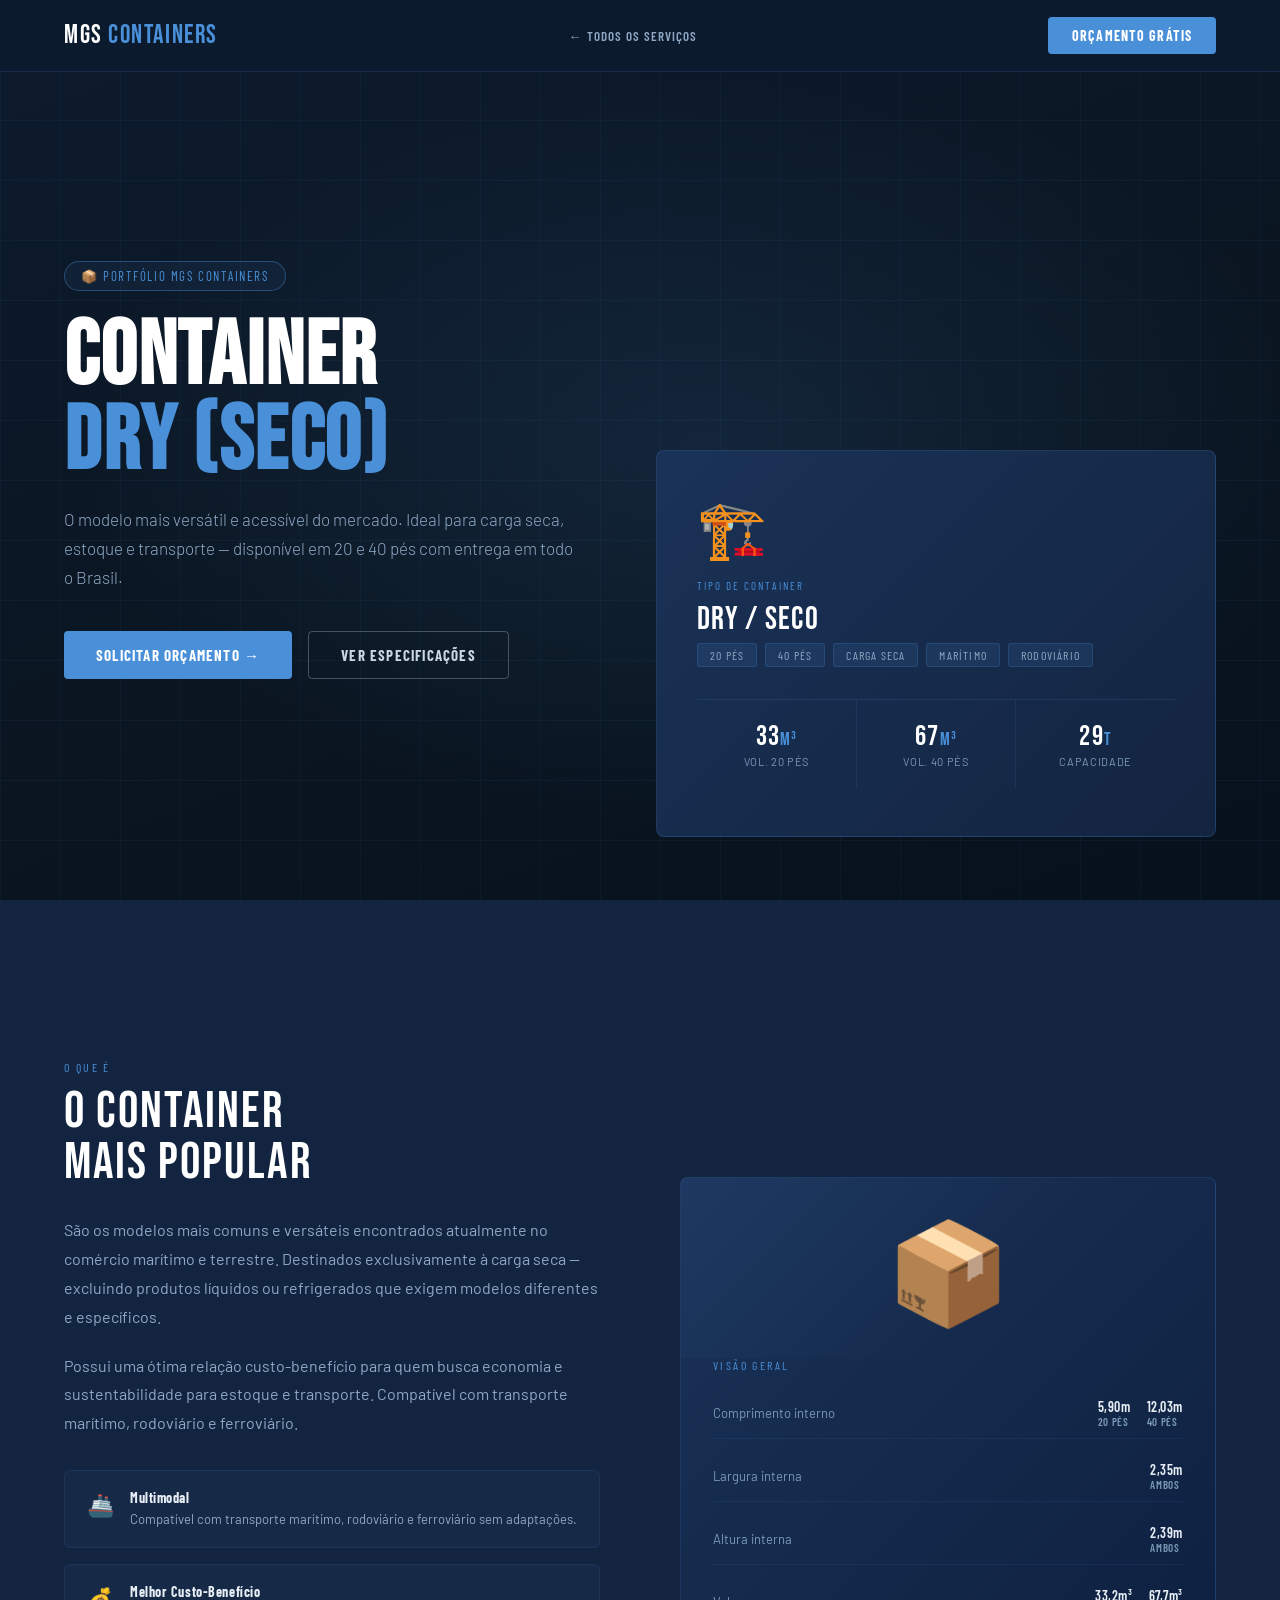
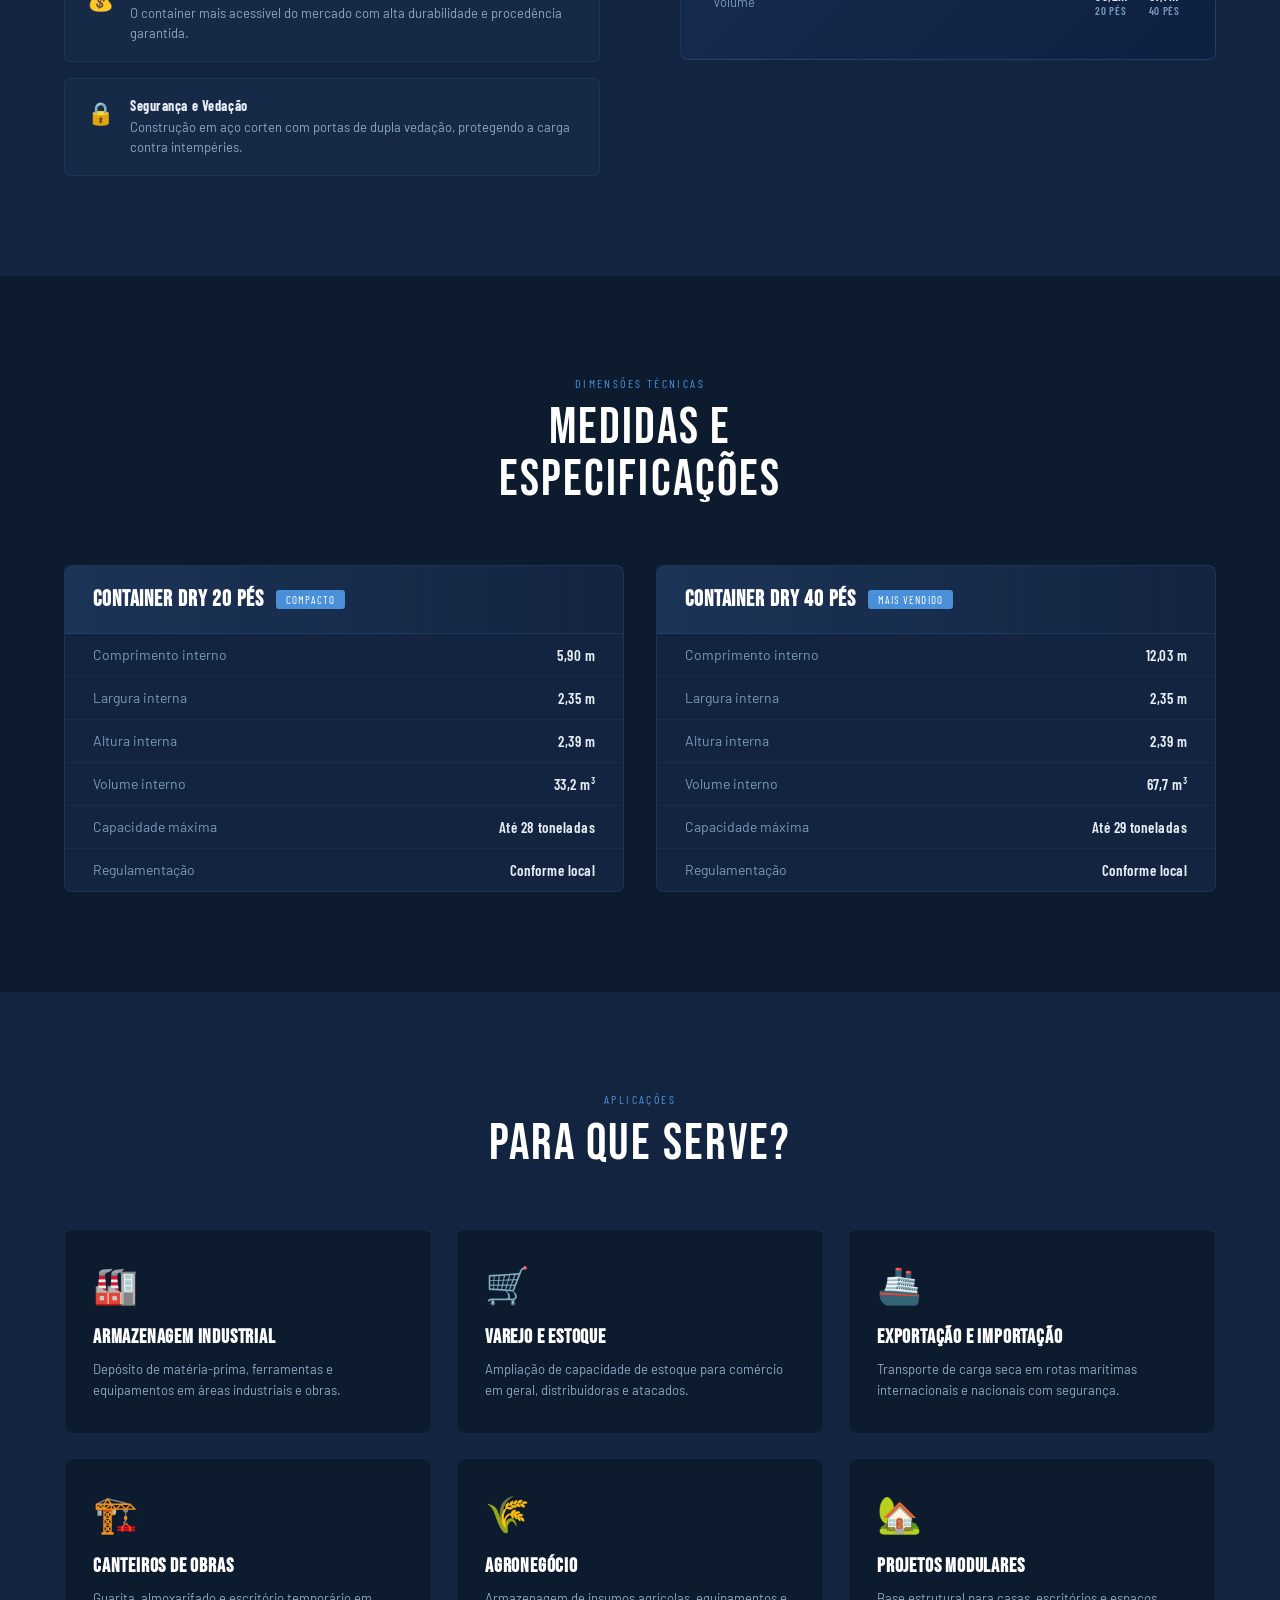
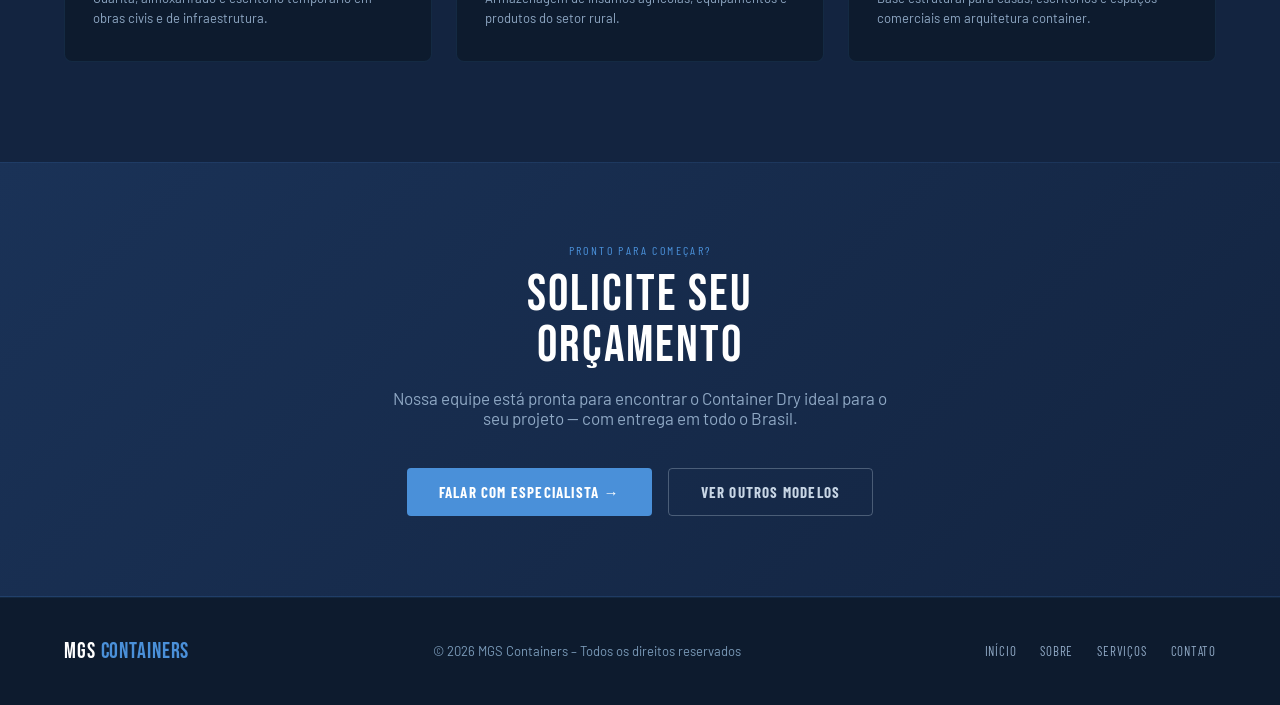
==== dry.html @ ef04d8a3 "colocando novos container" ====
<!DOCTYPE html>
<html lang="pt-BR">
<head>
  <meta charset="UTF-8">
  <meta name="viewport" content="width=device-width, initial-scale=1.0">
  <title>Container Dry (Seco) – MGS Containers</title>
  <link rel="preconnect" href="https://fonts.googleapis.com">
  <link href="https://fonts.googleapis.com/css2?family=Bebas+Neue&family=Barlow:wght@300;400;500;600;700&family=Barlow+Condensed:wght@400;600;700&display=swap" rel="stylesheet">
  <style>
    *, *::before, *::after { box-sizing: border-box; margin: 0; padding: 0; }
    :root {
      --navy: #0d1b2e; --navy-mid: #132440; --navy-light: #1a3257;
      --silver: #c8d6e5; --silver-bright: #e8eef5; --steel: #8fa8c4;
      --accent: #4a90d9; --accent-glow: #4a90d930; --white: #ffffff; --text-muted: #7a9ab8;
    }
    html { scroll-behavior: smooth; }
    body { font-family: 'Barlow', sans-serif; background: var(--navy); color: var(--silver-bright); overflow-x: hidden; }
    ::-webkit-scrollbar { width: 6px; }
    ::-webkit-scrollbar-track { background: var(--navy); }
    ::-webkit-scrollbar-thumb { background: var(--accent); border-radius: 3px; }

    /* NAV */
    nav {
      position: fixed; top: 0; left: 0; right: 0; z-index: 100;
      display: flex; align-items: center; justify-content: space-between;
      padding: 0 5%; height: 72px;
      background: rgba(13,27,46,0.95); backdrop-filter: blur(14px);
      border-bottom: 1px solid rgba(74,144,217,0.15);
    }
    .nav-logo { font-family: 'Bebas Neue', sans-serif; font-size: 26px; color: var(--white); text-decoration: none; letter-spacing: .06em; }
    .nav-logo span { color: var(--accent); }
    .nav-back {
      display: flex; align-items: center; gap: 8px;
      font-family: 'Barlow Condensed', sans-serif; font-size: 13px;
      font-weight: 600; letter-spacing: .08em; text-transform: uppercase;
      color: var(--steel); text-decoration: none; transition: color .25s;
    }
    .nav-back:hover { color: var(--accent); }
    .nav-cta {
      padding: 10px 24px; border-radius: 4px; background: var(--accent); color: var(--white);
      font-family: 'Barlow Condensed', sans-serif; font-weight: 700; font-size: 14px;
      letter-spacing: .08em; text-transform: uppercase; text-decoration: none; transition: all .25s;
    }
    .nav-cta:hover { background: #5aa0e8; box-shadow: 0 0 20px var(--accent-glow); }

    /* HERO */
    .hero {
      min-height: 100vh; display: flex; align-items: center;
      position: relative; overflow: hidden; padding: 120px 5% 80px;
    }
    .hero-bg {
      position: absolute; inset: 0;
      background: radial-gradient(ellipse 70% 60% at 55% 50%, rgba(74,144,217,0.13) 0%, transparent 70%),
                  linear-gradient(160deg, #0d1b2e 0%, #0a1520 60%, #06111d 100%);
    }
    .hero-bg::before {
      content: ''; position: absolute; inset: 0;
      background-image: linear-gradient(rgba(74,144,217,0.06) 1px, transparent 1px),
                        linear-gradient(90deg, rgba(74,144,217,0.06) 1px, transparent 1px);
      background-size: 60px 60px; animation: gridMove 20s linear infinite;
    }
    @keyframes gridMove { 0% { background-position: 0 0; } 100% { background-position: 60px 60px; } }
    @keyframes fadeUp { from { opacity: 0; transform: translateY(28px); } to { opacity: 1; transform: none; } }

    .hero-content { position: relative; z-index: 2; max-width: 660px; animation: fadeUp .8s ease both; }
    .hero-badge {
      display: inline-flex; align-items: center; gap: 8px;
      padding: 6px 16px; border: 1px solid rgba(74,144,217,0.4); border-radius: 20px;
      font-family: 'Barlow Condensed', sans-serif; font-size: 13px; letter-spacing: .12em;
      text-transform: uppercase; color: var(--accent); margin-bottom: 24px;
      background: rgba(74,144,217,0.08);
    }
    .hero h1 {
      font-family: 'Bebas Neue', sans-serif; font-size: clamp(52px, 7vw, 90px);
      line-height: .95; color: var(--white); letter-spacing: .02em; margin-bottom: 20px;
    }
    .hero h1 span { color: var(--accent); }
    .hero-sub { font-size: 17px; font-weight: 300; color: var(--steel); line-height: 1.7; max-width: 520px; margin-bottom: 40px; }
    .hero-actions { display: flex; gap: 16px; flex-wrap: wrap; }
    .btn-primary {
      padding: 14px 32px; border-radius: 4px; background: var(--accent); color: var(--white);
      font-family: 'Barlow Condensed', sans-serif; font-weight: 700; font-size: 15px;
      letter-spacing: .08em; text-transform: uppercase; text-decoration: none;
      transition: all .25s; border: none; cursor: pointer; display: inline-flex; align-items: center; gap: 8px;
    }
    .btn-primary:hover { background: #5aa0e8; transform: translateY(-2px); box-shadow: 0 8px 24px rgba(74,144,217,0.35); }
    .btn-outline {
      padding: 14px 32px; border-radius: 4px; border: 1px solid rgba(200,214,229,0.3);
      color: var(--silver); font-family: 'Barlow Condensed', sans-serif;
      font-weight: 700; font-size: 15px; letter-spacing: .08em; text-transform: uppercase;
      text-decoration: none; transition: all .25s; background: transparent; cursor: pointer;
      display: inline-flex; align-items: center; gap: 8px;
    }
    .btn-outline:hover { border-color: var(--accent); color: var(--white); }

    .hero-visual {
      position: absolute; right: 5%; top: 50%; transform: translateY(-50%);
      width: 44%; max-width: 560px; z-index: 2;
      animation: fadeUp .9s .2s ease both;
    }
    .hero-visual-box {
      background: linear-gradient(135deg, var(--navy-light) 0%, var(--navy-mid) 100%);
      border: 1px solid rgba(74,144,217,0.2); border-radius: 8px;
      padding: 48px 40px; display: flex; flex-direction: column; gap: 24px;
    }
    .visual-icon { font-size: 56px; line-height: 1; }
    .visual-label {
      font-family: 'Barlow Condensed', sans-serif; font-size: 11px;
      letter-spacing: .18em; text-transform: uppercase; color: var(--accent); margin-bottom: 8px;
    }
    .visual-title { font-family: 'Bebas Neue', sans-serif; font-size: 32px; color: var(--white); letter-spacing: .04em; }
    .visual-tags { display: flex; gap: 8px; flex-wrap: wrap; margin-top: 4px; }
    .tag {
      padding: 4px 12px; border-radius: 3px; background: rgba(74,144,217,0.12);
      border: 1px solid rgba(74,144,217,0.2); font-family: 'Barlow Condensed', sans-serif;
      font-size: 12px; letter-spacing: .1em; text-transform: uppercase; color: var(--steel);
    }
    .hero-stats {
      display: flex; gap: 0; border-top: 1px solid rgba(74,144,217,0.15); margin-top: 8px;
    }
    .h-stat { flex: 1; padding: 20px 0; text-align: center; border-right: 1px solid rgba(74,144,217,0.12); }
    .h-stat:last-child { border-right: none; }
    .h-stat-num { font-family: 'Bebas Neue', sans-serif; font-size: 28px; color: var(--white); letter-spacing: .04em; }
    .h-stat-num span { color: var(--accent); font-size: 18px; }
    .h-stat-label { font-size: 11px; color: var(--text-muted); letter-spacing: .06em; text-transform: uppercase; margin-top: 2px; }

    /* SECTION COMMON */
    section { padding: 100px 5%; }
    .section-label {
      font-family: 'Barlow Condensed', sans-serif; font-size: 12px;
      letter-spacing: .2em; text-transform: uppercase; color: var(--accent); margin-bottom: 12px;
    }
    .section-title { font-family: 'Bebas Neue', sans-serif; font-size: clamp(36px, 4vw, 56px); color: var(--white); letter-spacing: .04em; line-height: 1; }

    /* OVERVIEW */
    .overview { background: var(--navy-mid); }
    .overview-grid { display: grid; grid-template-columns: 1fr 1fr; gap: 80px; align-items: center; margin-top: 60px; }
    .overview-text p { font-size: 16px; color: var(--steel); line-height: 1.8; margin-bottom: 20px; }
    .overview-features { display: flex; flex-direction: column; gap: 16px; margin-top: 32px; }
    .feat {
      display: flex; gap: 16px; align-items: flex-start;
      background: rgba(74,144,217,0.05); border: 1px solid rgba(74,144,217,0.12);
      border-radius: 6px; padding: 18px 22px;
    }
    .feat-icon { font-size: 22px; flex-shrink: 0; margin-top: 2px; }
    .feat strong { display: block; color: var(--silver-bright); font-size: 14px; margin-bottom: 4px; font-family: 'Barlow Condensed', sans-serif; letter-spacing: .04em; }
    .feat p { font-size: 13px; color: var(--steel); margin: 0; line-height: 1.5; }
    .overview-card {
      background: linear-gradient(135deg, var(--navy-light) 0%, #0e2040 100%);
      border: 1px solid rgba(74,144,217,0.2); border-radius: 8px;
      overflow: hidden; position: relative;
    }
    .overview-card-top {
      padding: 40px; display: flex; align-items: center; justify-content: center;
      font-size: 100px; line-height: 1;
      background: linear-gradient(135deg, rgba(74,144,217,0.08) 0%, transparent 60%);
    }
    .overview-card-body { padding: 0 32px 32px; }
    .card-specs-mini { display: flex; flex-direction: column; gap: 12px; }
    .spec-row {
      display: flex; justify-content: space-between; align-items: center;
      padding: 10px 0; border-bottom: 1px solid rgba(74,144,217,0.1);
    }
    .spec-row:last-child { border-bottom: none; }
    .spec-key { font-size: 13px; color: var(--text-muted); }
    .spec-vals { display: flex; gap: 16px; }
    .spec-val { font-family: 'Barlow Condensed', sans-serif; font-size: 14px; color: var(--silver-bright); font-weight: 600; letter-spacing: .04em; }
    .spec-val small { font-size: 11px; color: var(--text-muted); display: block; letter-spacing: .06em; text-transform: uppercase; }

    /* SPECS TABLE */
    .specs-section { background: var(--navy); }
    .specs-grid { display: grid; grid-template-columns: 1fr 1fr; gap: 32px; margin-top: 60px; }
    .spec-card {
      background: var(--navy-mid); border: 1px solid rgba(74,144,217,0.15); border-radius: 8px; overflow: hidden;
    }
    .spec-card-header {
      padding: 20px 28px; background: linear-gradient(90deg, rgba(74,144,217,0.15) 0%, transparent 100%);
      border-bottom: 1px solid rgba(74,144,217,0.15);
      display: flex; align-items: center; gap: 12px;
    }
    .spec-card-header h3 { font-family: 'Bebas Neue', sans-serif; font-size: 22px; color: var(--white); letter-spacing: .04em; }
    .spec-card-header .badge {
      padding: 3px 10px; border-radius: 3px; background: var(--accent);
      font-family: 'Barlow Condensed', sans-serif; font-size: 11px; letter-spacing: .1em;
      text-transform: uppercase; color: var(--white);
    }
    .spec-table { width: 100%; border-collapse: collapse; }
    .spec-table td { padding: 12px 28px; font-size: 14px; border-bottom: 1px solid rgba(74,144,217,0.08); }
    .spec-table td:first-child { color: var(--text-muted); }
    .spec-table td:last-child { color: var(--silver-bright); font-weight: 600; text-align: right; font-family: 'Barlow Condensed', sans-serif; font-size: 15px; letter-spacing: .03em; }
    .spec-table tr:last-child td { border-bottom: none; }
    .spec-table tr:hover td { background: rgba(74,144,217,0.04); }

    /* USES */
    .uses-section { background: var(--navy-mid); }
    .uses-grid { display: grid; grid-template-columns: repeat(3, 1fr); gap: 24px; margin-top: 60px; }
    .use-card {
      background: var(--navy); border: 1px solid rgba(74,144,217,0.12); border-radius: 8px;
      padding: 32px 28px; transition: all .3s; cursor: default;
    }
    .use-card:hover { border-color: rgba(74,144,217,0.35); transform: translateY(-4px); box-shadow: 0 12px 32px rgba(0,0,0,0.3); }
    .use-icon { font-size: 36px; margin-bottom: 18px; }
    .use-card h4 { font-family: 'Bebas Neue', sans-serif; font-size: 20px; color: var(--white); letter-spacing: .04em; margin-bottom: 10px; }
    .use-card p { font-size: 13px; color: var(--steel); line-height: 1.6; }

    /* CTA */
    .cta-section {
      background: linear-gradient(135deg, var(--navy-light) 0%, var(--navy-mid) 100%);
      border-top: 1px solid rgba(74,144,217,0.15); border-bottom: 1px solid rgba(74,144,217,0.15);
      padding: 80px 5%; text-align: center;
    }
    .cta-section .section-title { margin: 12px 0 16px; }
    .cta-section p { font-size: 17px; color: var(--steel); margin-bottom: 40px; max-width: 520px; margin-left: auto; margin-right: auto; }
    .cta-actions { display: flex; gap: 16px; justify-content: center; flex-wrap: wrap; }

    /* FOOTER */
    footer {
      background: var(--navy); padding: 40px 5%;
      display: flex; align-items: center; justify-content: space-between; flex-wrap: wrap; gap: 20px;
      border-top: 1px solid rgba(74,144,217,0.1);
    }
    .footer-brand { font-family: 'Bebas Neue', sans-serif; font-size: 22px; color: var(--white); letter-spacing: .04em; }
    .footer-brand span { color: var(--accent); }
    footer p { font-size: 13px; color: var(--text-muted); }
    .footer-links { display: flex; gap: 24px; }
    .footer-links a { font-family: 'Barlow Condensed', sans-serif; font-size: 13px; letter-spacing: .06em; text-transform: uppercase; color: var(--steel); text-decoration: none; transition: color .2s; }
    .footer-links a:hover { color: var(--accent); }

    @media (max-width: 900px) {
      .hero-visual { display: none; }
      .overview-grid, .specs-grid { grid-template-columns: 1fr; }
      .uses-grid { grid-template-columns: repeat(2, 1fr); }
    }
    @media (max-width: 540px) {
      .uses-grid { grid-template-columns: 1fr; }
      footer { flex-direction: column; text-align: center; }
      .footer-links { justify-content: center; }
    }
  </style>
</head>
<body>

  <nav>
    <a href="index.html" class="nav-logo">MGS <span>Containers</span></a>
    <a href="index.html#servicos" class="nav-back">← Todos os Serviços</a>
    <a href="index.html#contato" class="nav-cta">Orçamento Grátis</a>
  </nav>

  <!-- HERO -->
  <section class="hero">
    <div class="hero-bg"></div>
    <div class="hero-content">
      <div class="hero-badge">📦 Portfólio MGS Containers</div>
      <h1>Container<br><span>Dry (Seco)</span></h1>
      <p class="hero-sub">O modelo mais versátil e acessível do mercado. Ideal para carga seca, estoque e transporte — disponível em 20 e 40 pés com entrega em todo o Brasil.</p>
      <div class="hero-actions">
        <a href="index.html#contato" class="btn-primary">Solicitar Orçamento →</a>
        <a href="#specs" class="btn-outline">Ver Especificações</a>
      </div>
    </div>
    <div class="hero-visual">
      <div class="hero-visual-box">
        <div>
          <div class="visual-icon">🏗️</div>
        </div>
        <div>
          <div class="visual-label">Tipo de Container</div>
          <div class="visual-title">Dry / Seco</div>
          <div class="visual-tags">
            <span class="tag">20 pés</span>
            <span class="tag">40 pés</span>
            <span class="tag">Carga Seca</span>
            <span class="tag">Marítimo</span>
            <span class="tag">Rodoviário</span>
          </div>
        </div>
        <div class="hero-stats">
          <div class="h-stat">
            <div class="h-stat-num">33<span>m³</span></div>
            <div class="h-stat-label">Vol. 20 pés</div>
          </div>
          <div class="h-stat">
            <div class="h-stat-num">67<span>m³</span></div>
            <div class="h-stat-label">Vol. 40 pés</div>
          </div>
          <div class="h-stat">
            <div class="h-stat-num">29<span>t</span></div>
            <div class="h-stat-label">Capacidade</div>
          </div>
        </div>
      </div>
    </div>
  </section>

  <!-- OVERVIEW -->
  <section class="overview">
    <div class="overview-grid">
      <div class="overview-text">
        <div class="section-label">O que é</div>
        <div class="section-title" style="margin-bottom:28px">O Container<br>mais popular</div>
        <p>São os modelos mais comuns e versáteis encontrados atualmente no comércio marítimo e terrestre. Destinados exclusivamente à carga seca — excluindo produtos líquidos ou refrigerados que exigem modelos diferentes e específicos.</p>
        <p>Possui uma ótima relação custo-benefício para quem busca economia e sustentabilidade para estoque e transporte. Compatível com transporte marítimo, rodoviário e ferroviário.</p>
        <div class="overview-features">
          <div class="feat"><div class="feat-icon">🚢</div><div><strong>Multimodal</strong><p>Compatível com transporte marítimo, rodoviário e ferroviário sem adaptações.</p></div></div>
          <div class="feat"><div class="feat-icon">💰</div><div><strong>Melhor Custo-Benefício</strong><p>O container mais acessível do mercado com alta durabilidade e procedência garantida.</p></div></div>
          <div class="feat"><div class="feat-icon">🔒</div><div><strong>Segurança e Vedação</strong><p>Construção em aço corten com portas de dupla vedação, protegendo a carga contra intempéries.</p></div></div>
        </div>
      </div>
      <div class="overview-card">
        <div class="overview-card-top">📦</div>
        <div class="overview-card-body">
          <div class="section-label" style="margin-bottom:16px">Visão Geral</div>
          <div class="card-specs-mini">
            <div class="spec-row">
              <span class="spec-key">Comprimento interno</span>
              <div class="spec-vals">
                <div class="spec-val">5,90m <small>20 pés</small></div>
                <div class="spec-val">12,03m <small>40 pés</small></div>
              </div>
            </div>
            <div class="spec-row">
              <span class="spec-key">Largura interna</span>
              <div class="spec-vals"><div class="spec-val">2,35m <small>ambos</small></div></div>
            </div>
            <div class="spec-row">
              <span class="spec-key">Altura interna</span>
              <div class="spec-vals"><div class="spec-val">2,39m <small>ambos</small></div></div>
            </div>
            <div class="spec-row">
              <span class="spec-key">Volume</span>
              <div class="spec-vals">
                <div class="spec-val">33,2m³ <small>20 pés</small></div>
                <div class="spec-val">67,7m³ <small>40 pés</small></div>
              </div>
            </div>
          </div>
        </div>
      </div>
    </div>
  </section>

  <!-- SPECS TABLE -->
  <section class="specs-section" id="specs">
    <div style="text-align:center; margin-bottom:60px">
      <div class="section-label">Dimensões Técnicas</div>
      <div class="section-title">Medidas e<br>Especificações</div>
    </div>
    <div class="specs-grid">
      <div class="spec-card">
        <div class="spec-card-header">
          <h3>Container Dry 20 Pés</h3>
          <span class="badge">Compacto</span>
        </div>
        <table class="spec-table">
          <tr><td>Comprimento interno</td><td>5,90 m</td></tr>
          <tr><td>Largura interna</td><td>2,35 m</td></tr>
          <tr><td>Altura interna</td><td>2,39 m</td></tr>
          <tr><td>Volume interno</td><td>33,2 m³</td></tr>
          <tr><td>Capacidade máxima</td><td>Até 28 toneladas</td></tr>
          <tr><td>Regulamentação</td><td>Conforme local</td></tr>
        </table>
      </div>
      <div class="spec-card">
        <div class="spec-card-header">
          <h3>Container Dry 40 Pés</h3>
          <span class="badge">Mais Vendido</span>
        </div>
        <table class="spec-table">
          <tr><td>Comprimento interno</td><td>12,03 m</td></tr>
          <tr><td>Largura interna</td><td>2,35 m</td></tr>
          <tr><td>Altura interna</td><td>2,39 m</td></tr>
          <tr><td>Volume interno</td><td>67,7 m³</td></tr>
          <tr><td>Capacidade máxima</td><td>Até 29 toneladas</td></tr>
          <tr><td>Regulamentação</td><td>Conforme local</td></tr>
        </table>
      </div>
    </div>
  </section>

  <!-- USES -->
  <section class="uses-section">
    <div style="text-align:center; margin-bottom:0">
      <div class="section-label">Aplicações</div>
      <div class="section-title">Para que serve?</div>
    </div>
    <div class="uses-grid">
      <div class="use-card"><div class="use-icon">🏭</div><h4>Armazenagem Industrial</h4><p>Depósito de matéria-prima, ferramentas e equipamentos em áreas industriais e obras.</p></div>
      <div class="use-card"><div class="use-icon">🛒</div><h4>Varejo e Estoque</h4><p>Ampliação de capacidade de estoque para comércio em geral, distribuidoras e atacados.</p></div>
      <div class="use-card"><div class="use-icon">🚢</div><h4>Exportação e Importação</h4><p>Transporte de carga seca em rotas marítimas internacionais e nacionais com segurança.</p></div>
      <div class="use-card"><div class="use-icon">🏗️</div><h4>Canteiros de Obras</h4><p>Guarita, almoxarifado e escritório temporário em obras civis e de infraestrutura.</p></div>
      <div class="use-card"><div class="use-icon">🌾</div><h4>Agronegócio</h4><p>Armazenagem de insumos agrícolas, equipamentos e produtos do setor rural.</p></div>
      <div class="use-card"><div class="use-icon">🏡</div><h4>Projetos Modulares</h4><p>Base estrutural para casas, escritórios e espaços comerciais em arquitetura container.</p></div>
    </div>
  </section>

  <!-- CTA -->
  <section class="cta-section">
    <div class="section-label">Pronto para começar?</div>
    <div class="section-title">Solicite seu<br>Orçamento</div>
    <p>Nossa equipe está pronta para encontrar o Container Dry ideal para o seu projeto — com entrega em todo o Brasil.</p>
    <div class="cta-actions">
      <a href="index.html#contato" class="btn-primary">Falar com Especialista →</a>
      <a href="index.html#servicos" class="btn-outline">Ver Outros Modelos</a>
    </div>
  </section>

  <footer>
    <div class="footer-brand">MGS <span>Containers</span></div>
    <p>© 2026 MGS Containers – Todos os direitos reservados</p>
    <div class="footer-links">
      <a href="index.html">Início</a>
      <a href="index.html#sobre">Sobre</a>
      <a href="index.html#servicos">Serviços</a>
      <a href="index.html#contato">Contato</a>
    </div>
  </footer>

</body>
</html>
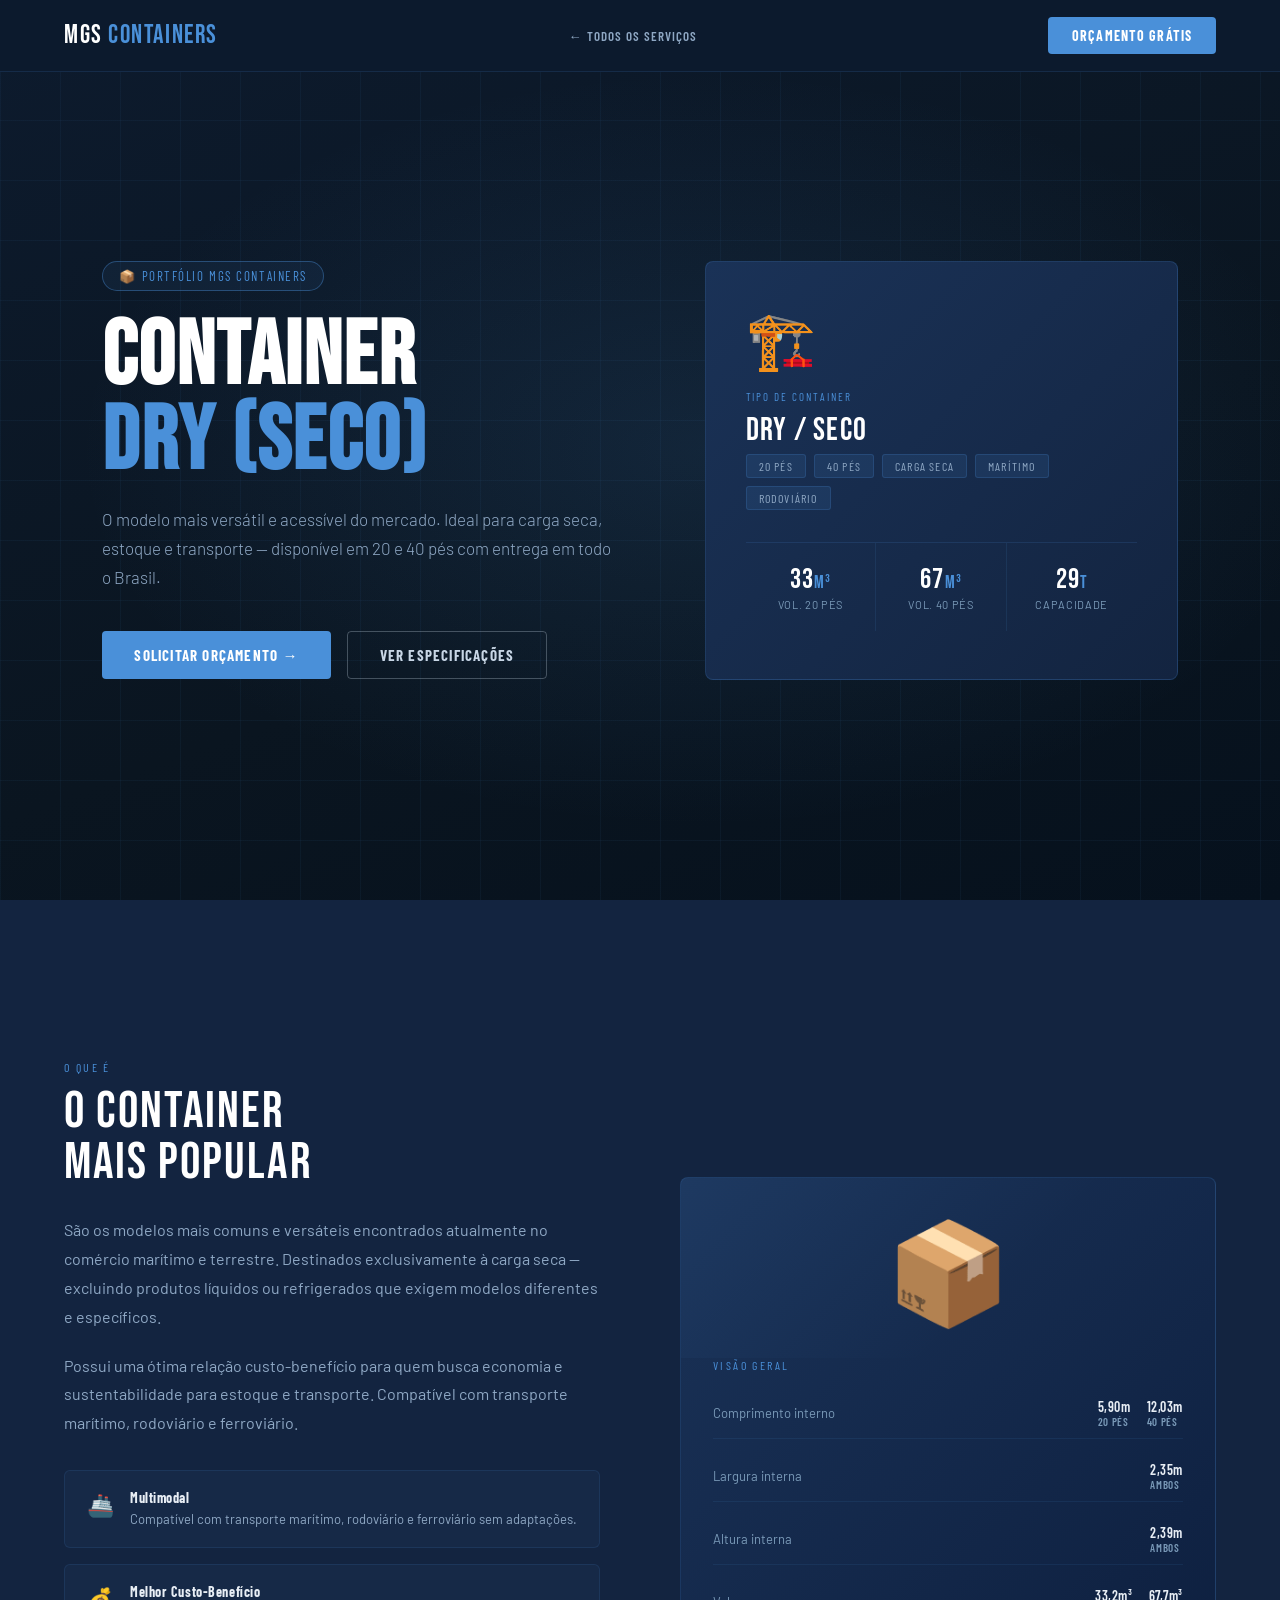
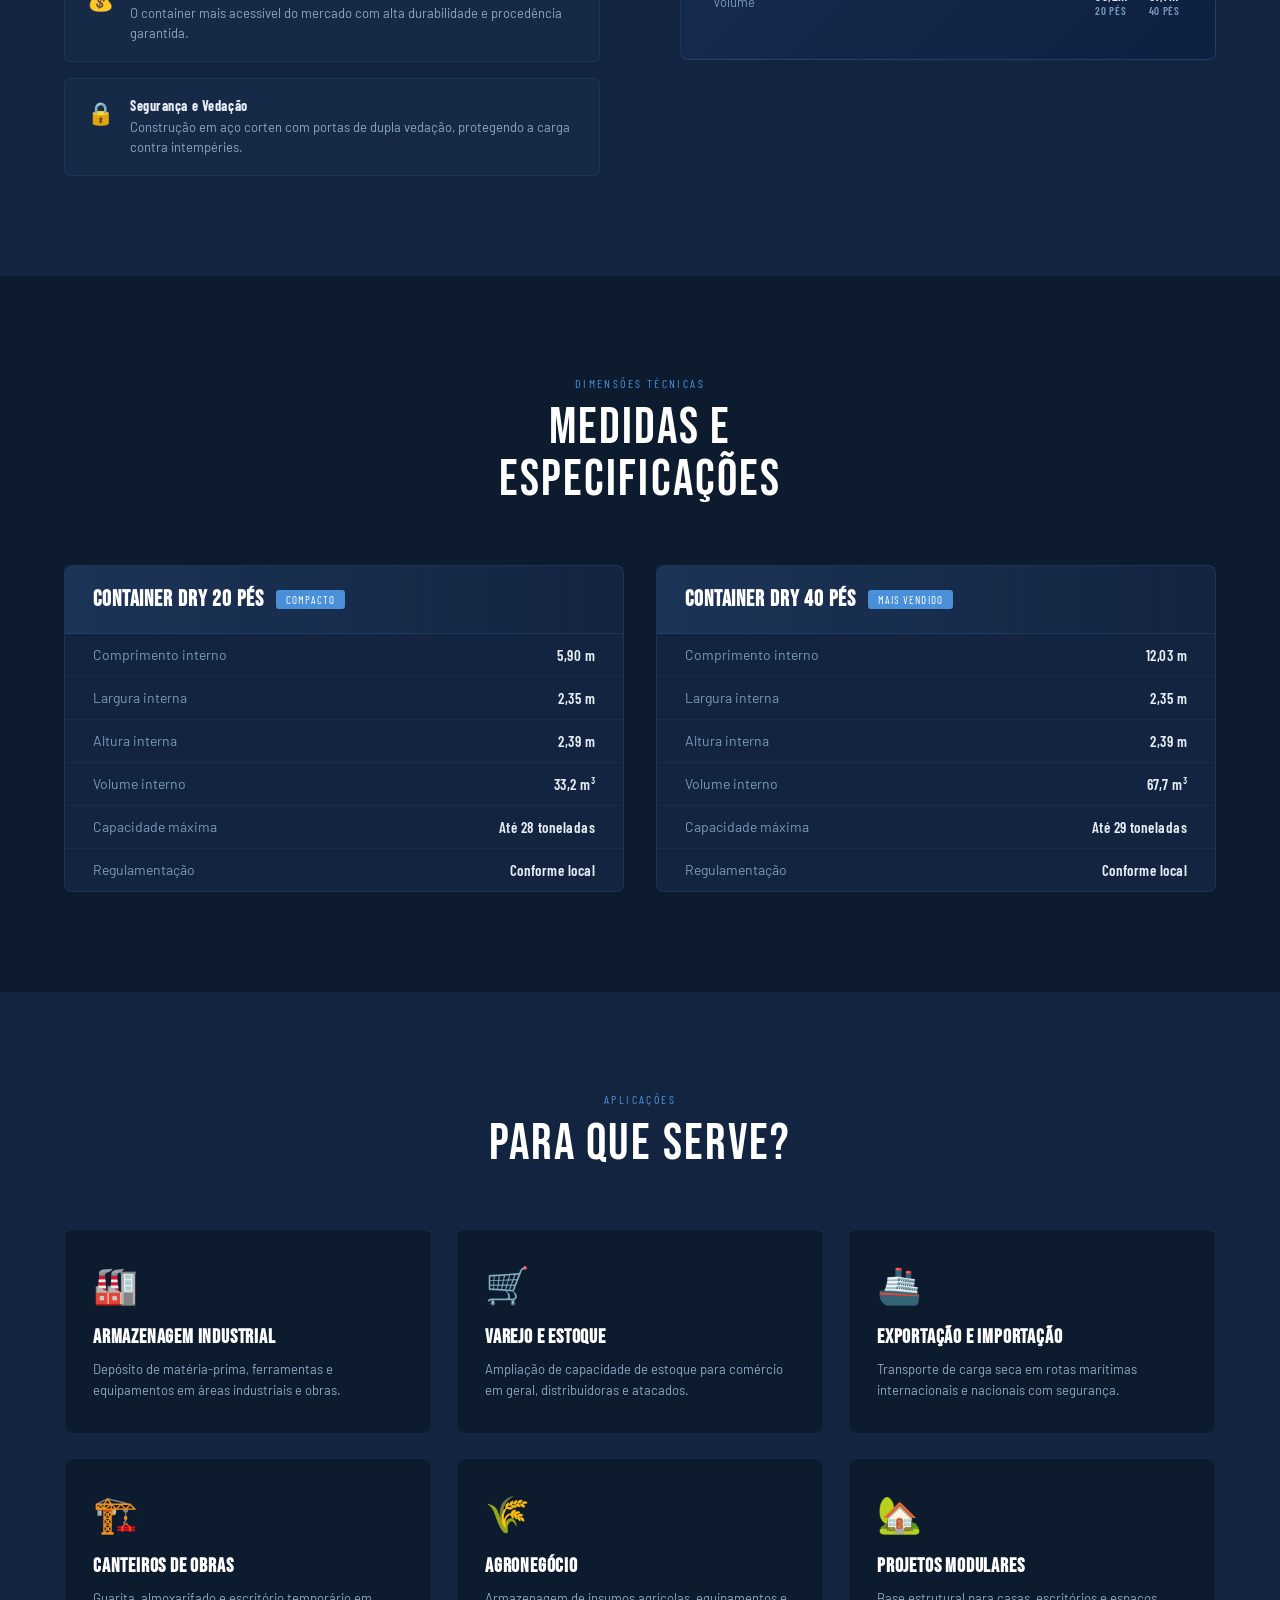
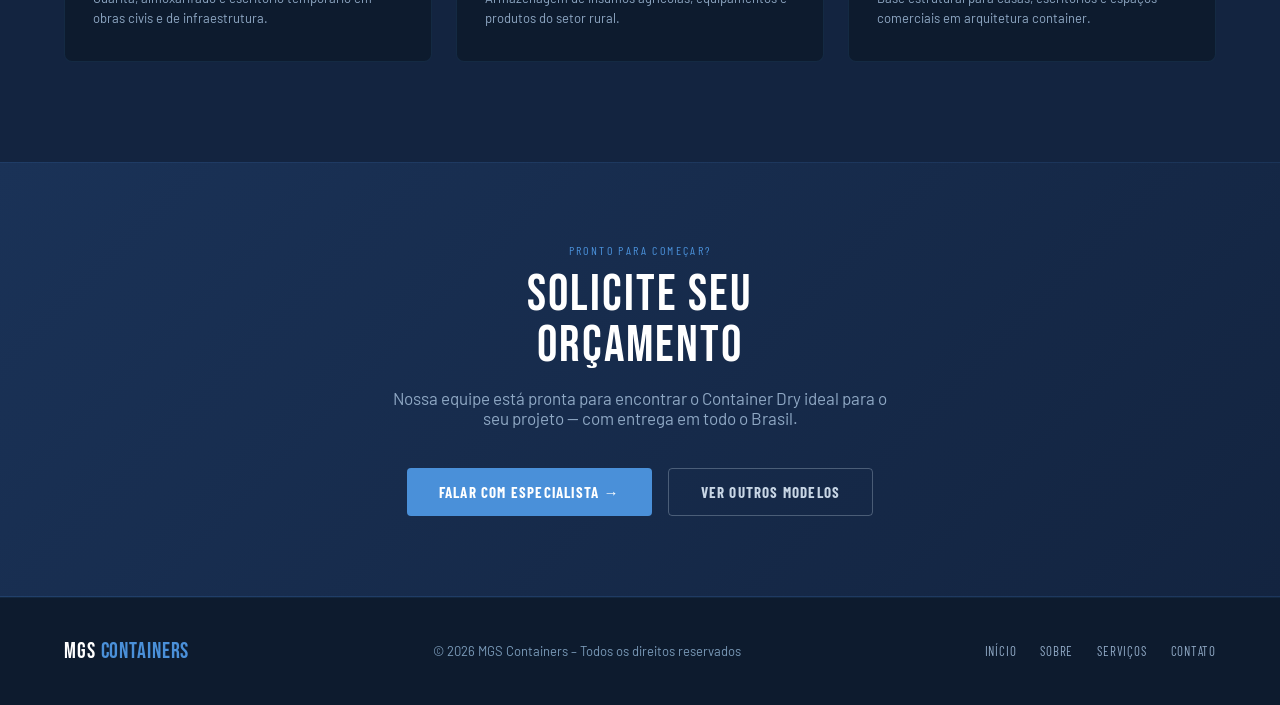
==== commit 56c7f06d: "Arrumando hero-visual" ====
--- a/dry.html
+++ b/dry.html
@@ -45,8 +45,8 @@
 
     /* HERO */
     .hero {
-      min-height: 100vh; display: flex; align-items: center;
-      position: relative; overflow: hidden; padding: 120px 5% 80px;
+      min-height: 100vh; display: flex; align-items: center; justify-content: space-between;
+      position: relative; overflow: hidden; padding: 120px 8% 80px;
     }
     .hero-bg {
       position: absolute; inset: 0;
@@ -94,7 +94,6 @@
     .btn-outline:hover { border-color: var(--accent); color: var(--white); }
 
     .hero-visual {
-      position: absolute; right: 5%; top: 50%; transform: translateY(-50%);
       width: 44%; max-width: 560px; z-index: 2;
       animation: fadeUp .9s .2s ease both;
     }
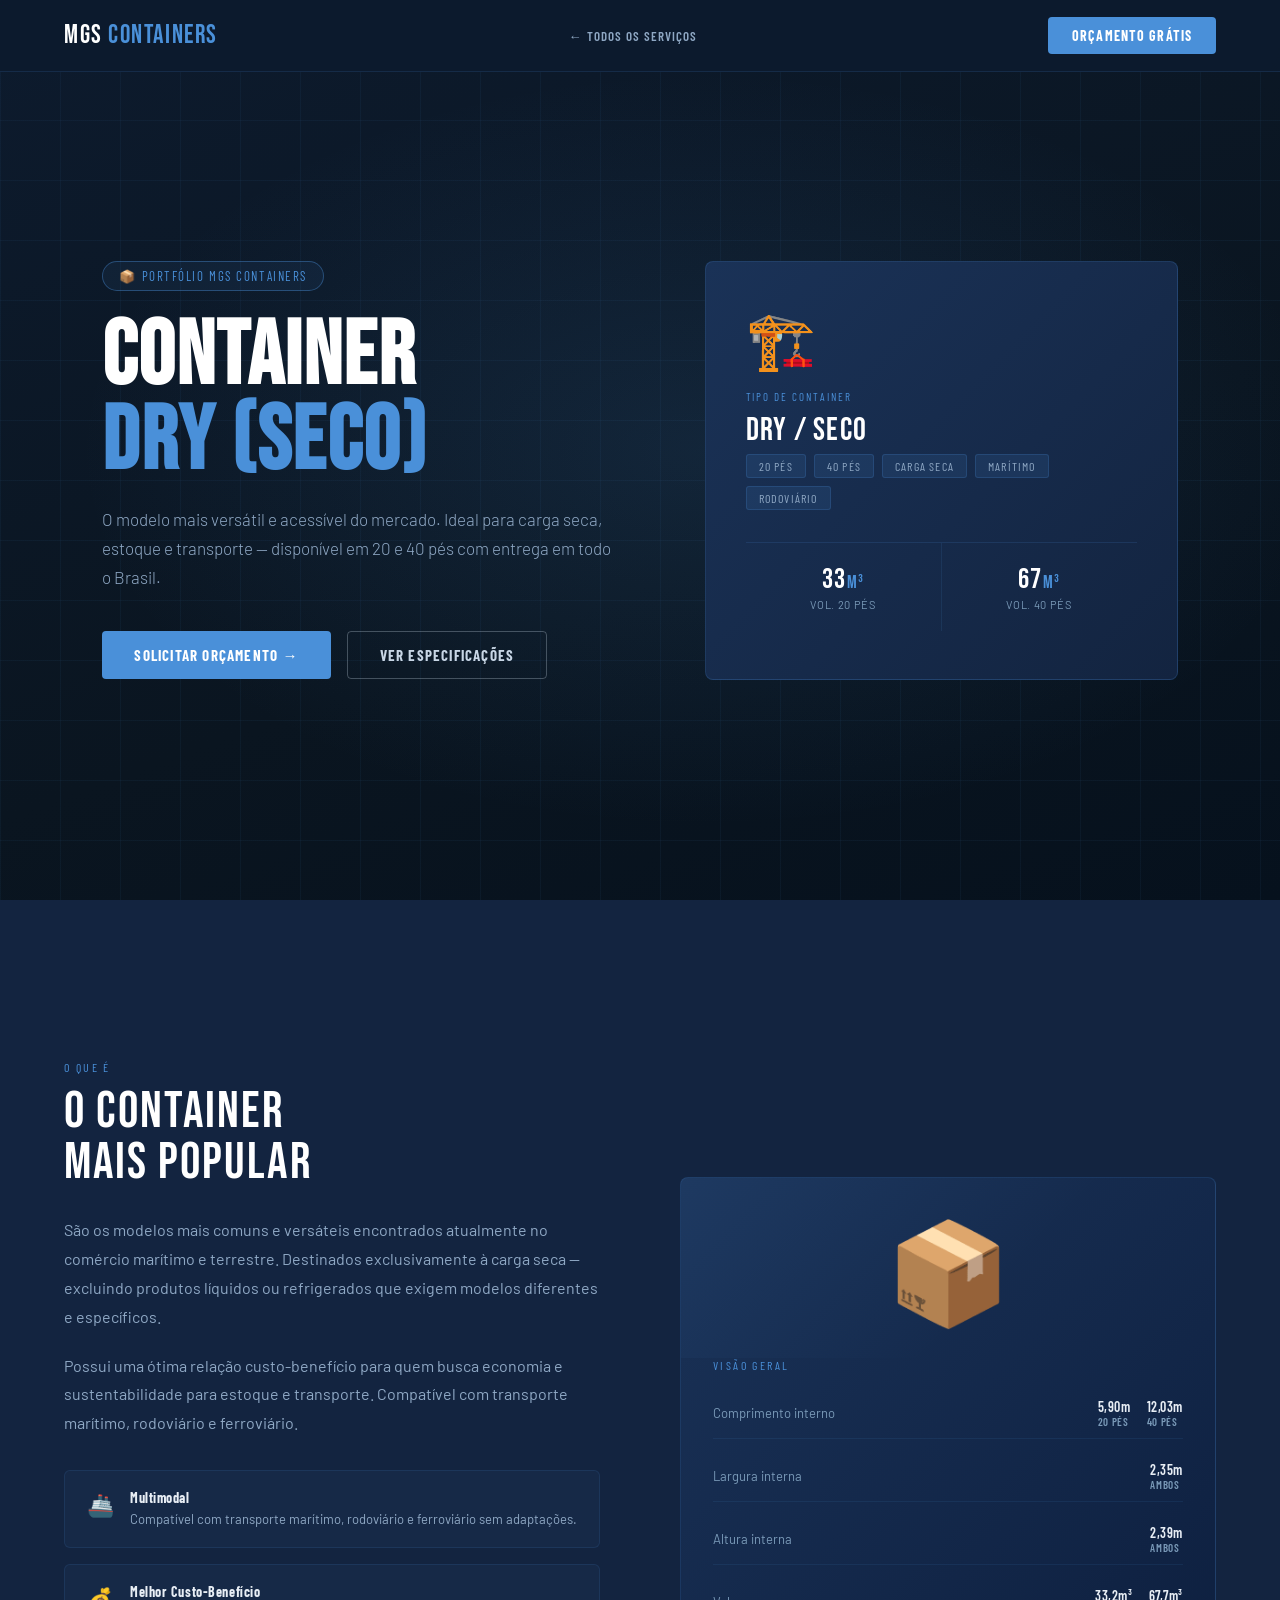
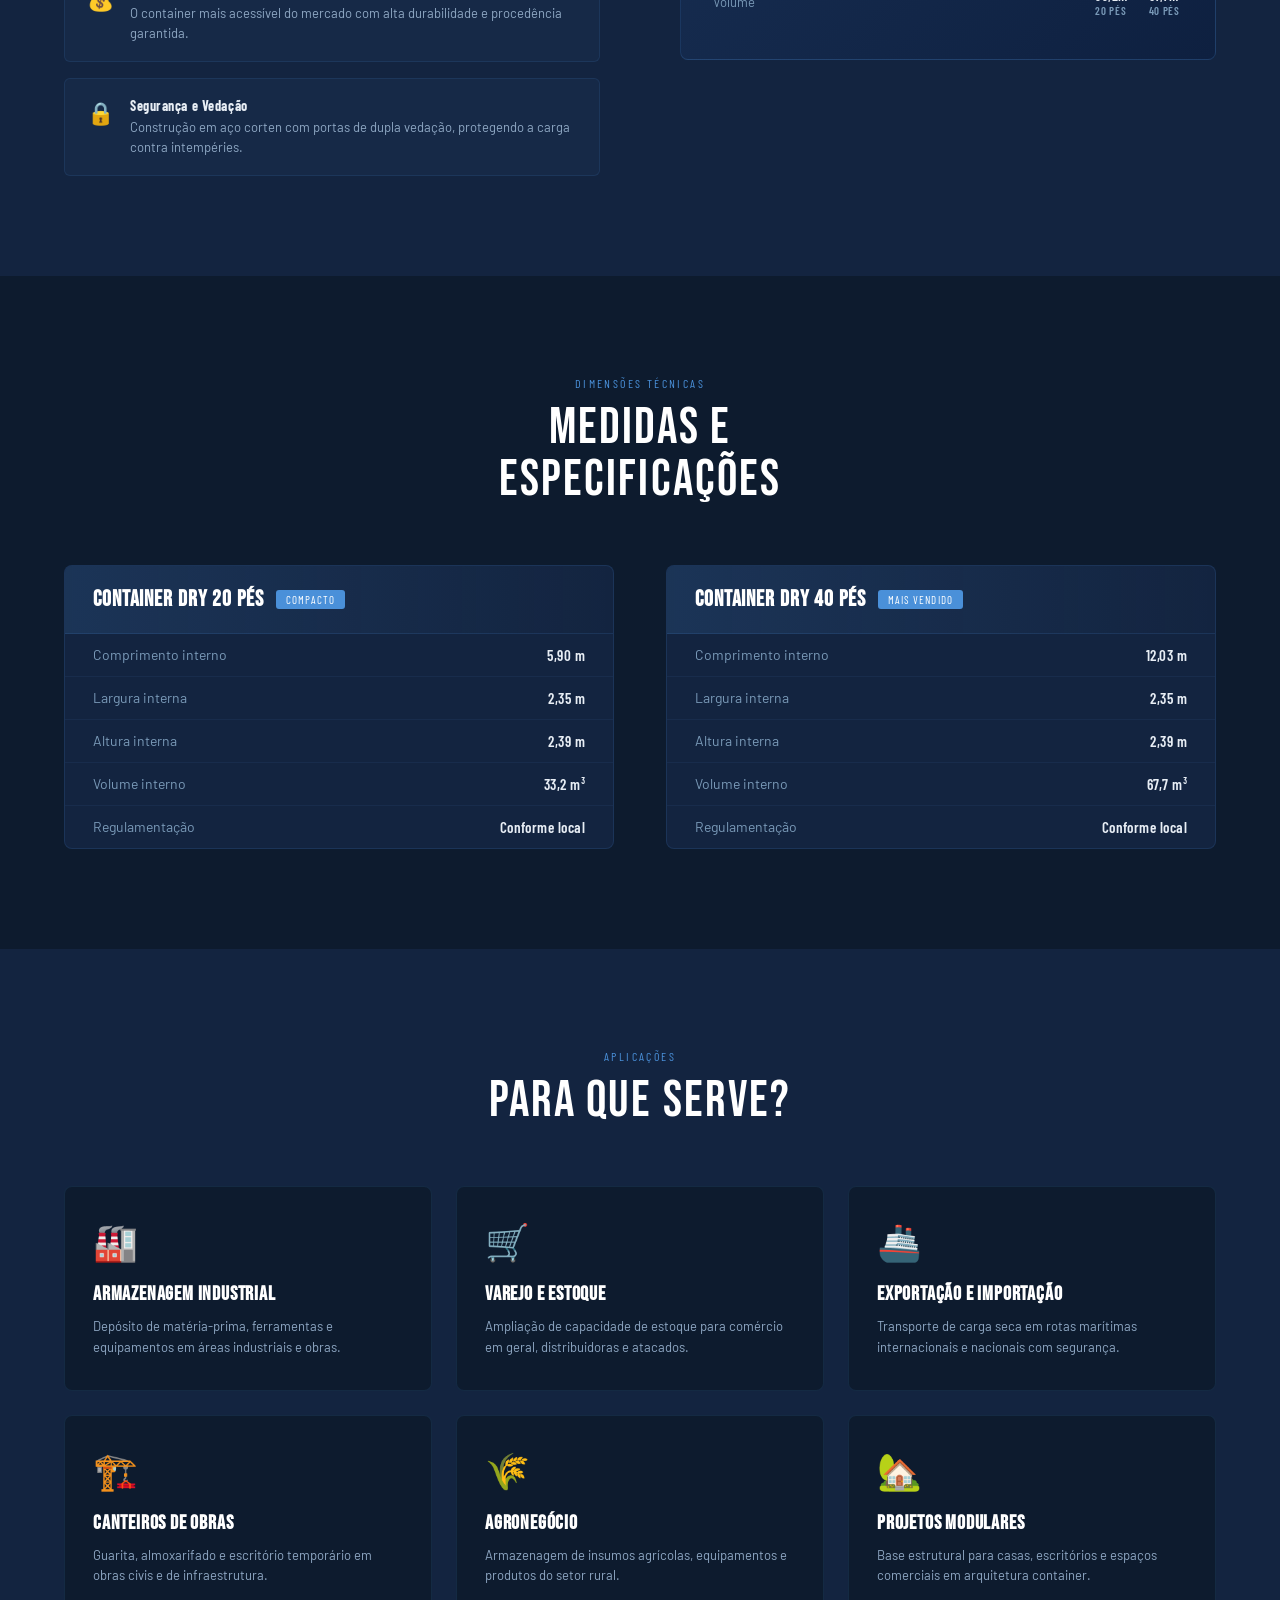
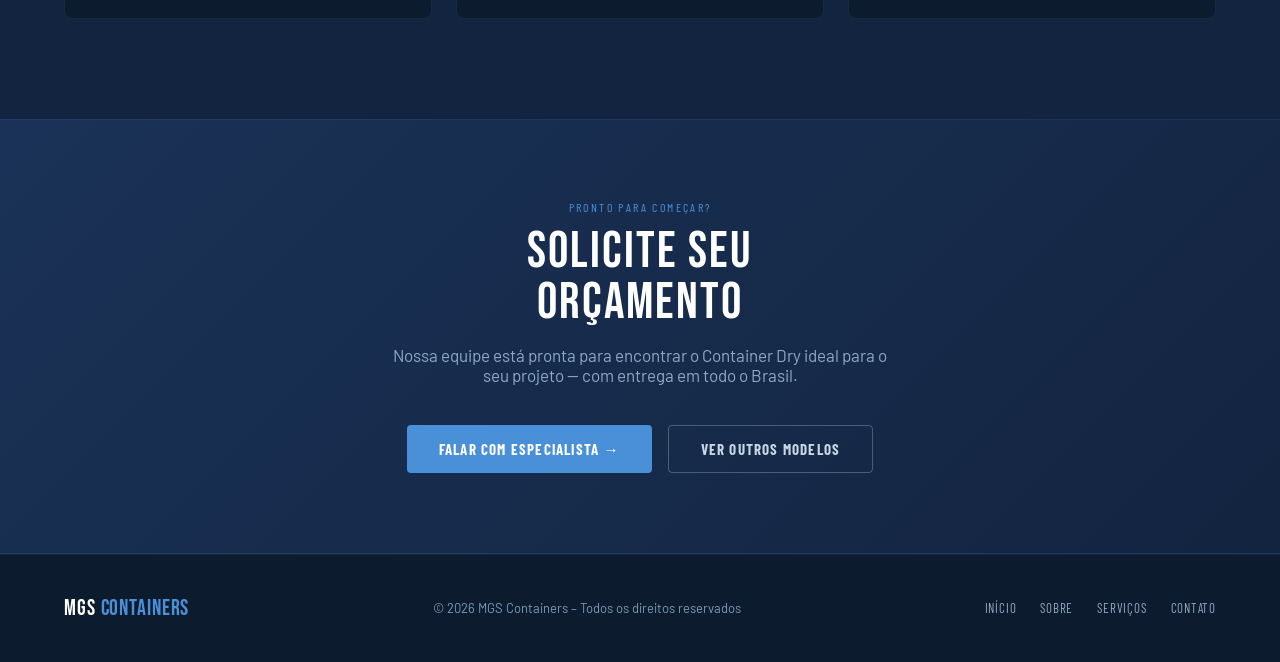
==== commit 0e33931b: "Tirando Capacidade" ====
--- a/dry.html
+++ b/dry.html
@@ -168,7 +168,7 @@
 
     /* SPECS TABLE */
     .specs-section { background: var(--navy); }
-    .specs-grid { display: grid; grid-template-columns: 1fr 1fr; gap: 32px; margin-top: 60px; }
+    .specs-grid { display: grid; grid-template-columns: 1fr 1fr; gap: 52px; margin-top: 60px; }
     .spec-card {
       background: var(--navy-mid); border: 1px solid rgba(74,144,217,0.15); border-radius: 8px; overflow: hidden;
     }
@@ -282,10 +282,10 @@
             <div class="h-stat-num">67<span>m³</span></div>
             <div class="h-stat-label">Vol. 40 pés</div>
           </div>
-          <div class="h-stat">
+          <!-- <div class="h-stat">
             <div class="h-stat-num">29<span>t</span></div>
             <div class="h-stat-label">Capacidade</div>
-          </div>
+          </div> -->
         </div>
       </div>
     </div>
@@ -355,7 +355,6 @@
           <tr><td>Largura interna</td><td>2,35 m</td></tr>
           <tr><td>Altura interna</td><td>2,39 m</td></tr>
           <tr><td>Volume interno</td><td>33,2 m³</td></tr>
-          <tr><td>Capacidade máxima</td><td>Até 28 toneladas</td></tr>
           <tr><td>Regulamentação</td><td>Conforme local</td></tr>
         </table>
       </div>
@@ -369,7 +368,6 @@
           <tr><td>Largura interna</td><td>2,35 m</td></tr>
           <tr><td>Altura interna</td><td>2,39 m</td></tr>
           <tr><td>Volume interno</td><td>67,7 m³</td></tr>
-          <tr><td>Capacidade máxima</td><td>Até 29 toneladas</td></tr>
           <tr><td>Regulamentação</td><td>Conforme local</td></tr>
         </table>
       </div>
